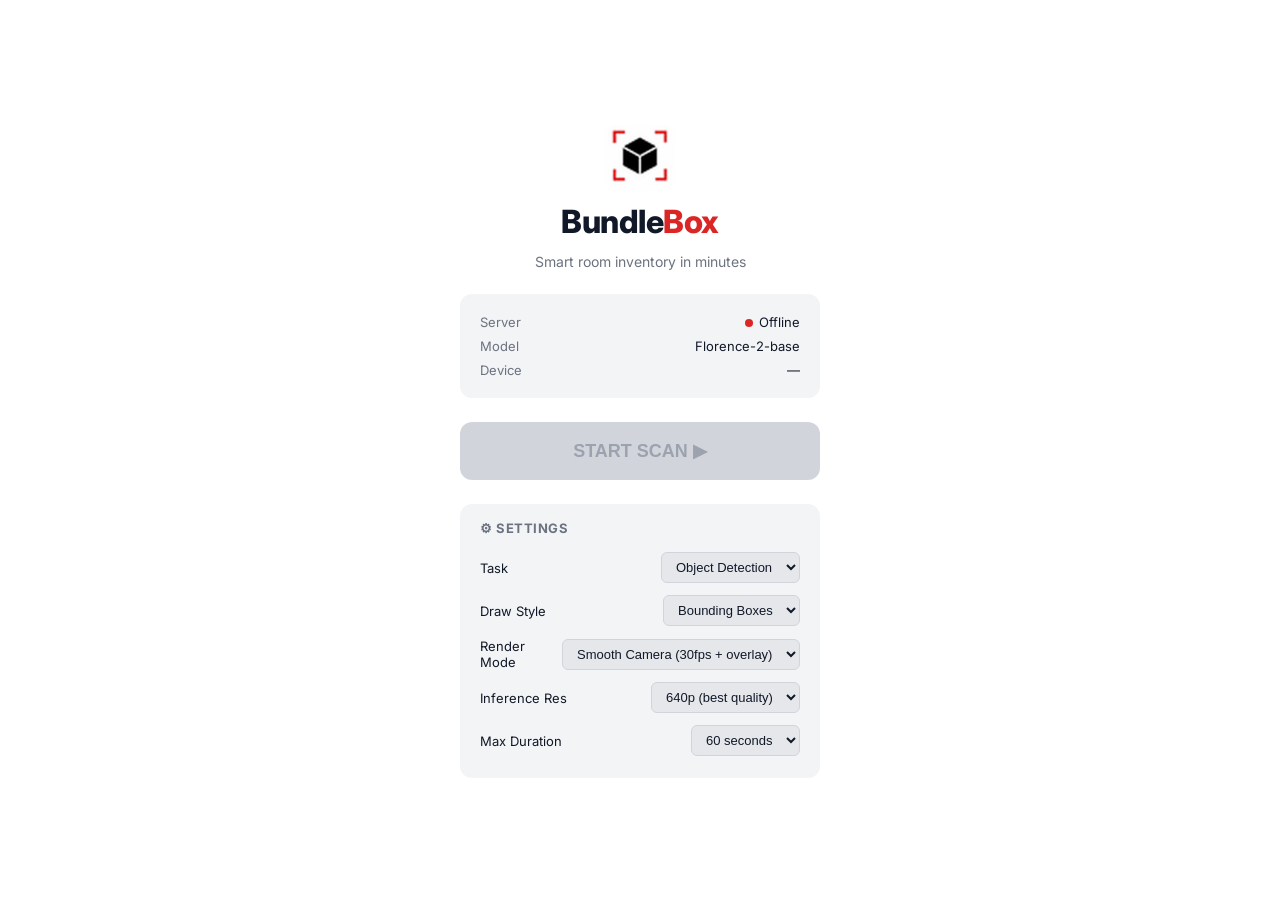
==== pwa/index.html @ 3d879b98 "Add artifact upload, inventory UI, and scan improvements" ====
<!doctype html>
<html lang="en">
  <head>
    <meta charset="UTF-8" />
    <meta
      name="viewport"
      content="width=device-width, initial-scale=1.0, maximum-scale=1.0, user-scalable=no, viewport-fit=cover"
    />
    <meta name="apple-mobile-web-app-capable" content="yes" />
    <meta name="apple-mobile-web-app-status-bar-style" content="default" />
    <meta name="theme-color" content="#ffffff" />
    <link rel="manifest" href="manifest.json" />
    <link rel="apple-touch-icon" href="apple-touch-icon.png" />
    <link rel="icon" type="image/png" href="favicon.png" />
    <link rel="preconnect" href="https://fonts.googleapis.com" />
    <link rel="preconnect" href="https://fonts.gstatic.com" crossorigin />
    <link
      href="https://fonts.googleapis.com/css2?family=Inter:wght@400;500;600;700;800;900&display=swap"
      rel="stylesheet"
    />
    <link rel="stylesheet" href="style.css" />
    <title>BundleBox</title>
  </head>
  <body>
    <!-- ══════════ HOME SCREEN ══════════ -->
    <div id="home" class="screen active">
      <div class="logo-wrap">
        <img src="icon-192.png" alt="BundleBox" class="logo-icon" />
        <div class="logo">Bundle<span>Box</span></div>
      </div>
      <p class="tagline">Smart room inventory in minutes</p>

      <div class="status-card">
        <div class="status-row">
          <span class="label">Server</span>
          <span id="h-server-status"
            ><span class="status-dot loading"></span>Checking...</span
          >
        </div>
        <div class="status-row">
          <span class="label">Model</span>
          <span id="h-model-name">Florence-2-base</span>
        </div>
        <div class="status-row">
          <span class="label">Device</span>
          <span id="h-device">—</span>
        </div>
      </div>

      <button class="start-btn" id="h-start" disabled onclick="startScan()">
        START SCAN ▶
      </button>

      <div class="settings-card">
        <h3>⚙ Settings</h3>
        <div class="setting-row">
          <label>Task</label>
          <select id="h-task">
            <option value="<OD>">Object Detection</option>
            <option value="<DENSE_REGION_CAPTION>">Dense Caption</option>
          </select>
        </div>
        <div class="setting-row">
          <label>Draw Style</label>
          <select id="h-style">
            <option value="boxes">Bounding Boxes</option>
            <option value="filled">Filled Overlay</option>
          </select>
        </div>
        <div class="setting-row">
          <label>Render Mode</label>
          <select id="h-render">
            <option value="smooth" selected>
              Smooth Camera (30fps + overlay)
            </option>
            <option value="synced">Synced Boxes (3fps coupled)</option>
          </select>
        </div>
        <div class="setting-row">
          <label>Inference Res</label>
          <select id="h-resolution">
            <option value="320">320p (fastest)</option>
            <option value="480">480p (balanced)</option>
            <option value="640" selected>640p (best quality)</option>
          </select>
        </div>
        <div class="setting-row">
          <label>Max Duration</label>
          <select id="h-duration">
            <option value="30">30 seconds</option>
            <option value="60" selected>60 seconds</option>
            <option value="120">2 minutes</option>
            <option value="300">5 minutes</option>
          </select>
        </div>
      </div>
    </div>

    <!-- ══════════ SCAN SCREEN ══════════ -->
    <div id="scan" class="screen">
      <div class="scan-header">
        <div class="rec-badge">
          <div class="rec-dot"></div>
          <span id="s-timer">0:00</span>
        </div>
        <div class="item-count-badge" id="s-detecting">Detecting...</div>
      </div>

      <div class="scan-canvas-wrap">
        <video id="s-video" playsinline muted autoplay></video>
        <canvas id="s-canvas"></canvas>
        <div class="scan-line active" id="s-scanline"></div>
        <div class="inference-badge" id="s-inference-ms">⚡ --ms</div>

        <!-- Camera controls overlay -->
        <div class="camera-controls" id="s-cam-controls">
          <div class="zoom-control" id="s-zoom-wrap" style="display: none">
            <span class="zoom-label" id="s-zoom-label">1.0x</span>
            <input
              type="range"
              id="s-zoom"
              min="1"
              max="5"
              step="0.1"
              value="1"
              oninput="setZoom(this.value)"
            />
          </div>
          <button
            class="torch-btn"
            id="s-torch"
            onclick="toggleTorch()"
            style="display: none"
          >
            🔦
          </button>
        </div>
      </div>

      <div class="ticker" id="s-ticker"></div>

      <div class="scan-footer">
        <button class="scan-btn pause-btn" id="s-pause" onclick="togglePause()">
          ⏸ Pause
        </button>
        <button class="scan-btn done-btn" onclick="finishScan()">✓ Done</button>
      </div>
    </div>

    <!-- ══════════ RESULTS SCREEN ══════════ -->
    <div id="results" class="screen">
      <div class="results-header">
        <button class="back-btn" onclick="goHome()">← Back</button>
        <h2>Scan Results</h2>
        <div style="width: 48px"></div>
      </div>

      <div class="results-meta" id="r-meta"></div>

      <div class="processing-banner" id="r-processing">
        <div class="spinner"></div>
        <div style="font-size: 14px; font-weight: 600">
          Analyzing with Gemini 2.0 Flash...
        </div>
        <div style="font-size: 12px; color: #888; margin-top: 4px">
          Building accurate inventory from captured frames
        </div>
      </div>

      <div class="inventory-final" id="r-inventory" style="display: none"></div>
      <div class="inventory-total" id="r-total" style="display: none"></div>

      <div class="results-stats" id="r-stats"></div>

      <div class="results-actions">
        <button class="action-btn primary" onclick="goHome()">
          SCAN AGAIN 🔄
        </button>
        <button class="action-btn secondary" onclick="shareResults()">
          SHARE RESULTS 📤
        </button>
        <button
          class="action-btn secondary"
          id="r-upload-btn"
          onclick="uploadArtifacts()"
        >
          UPLOAD ARTIFACTS 📁
        </button>
      </div>
    </div>

    <script src="app.js"></script>
  </body>
</html>
---- pwa/style.css ----
* {
  margin: 0;
  padding: 0;
  box-sizing: border-box;
}

:root {
  --bg: #ffffff;
  --surface: #f3f4f6;
  --surface2: #e5e7eb;
  --accent: #dc2626;
  --accent-dim: #dc262622;
  --green: #16a34a;
  --orange: #f59e0b;
  --red: #dc2626;
  --text: #111827;
  --text-dim: #6b7280;
  --radius: 12px;
}

html,
body {
  height: 100%;
  width: 100%;
  font-family:
    "Inter",
    -apple-system,
    BlinkMacSystemFont,
    "Segoe UI",
    sans-serif;
  background: var(--bg);
  color: var(--text);
  overflow: hidden;
  -webkit-user-select: none;
  user-select: none;
}

/* ── Screens ─────────────────────────────────────────────── */
.screen {
  display: none;
  height: 100%;
  width: 100%;
  position: absolute;
  top: 0;
  left: 0;
  flex-direction: column;
}
.screen.active {
  display: flex;
}

/* ── Home Screen ─────────────────────────────────────────── */
#home {
  justify-content: center;
  align-items: center;
  padding: 32px;
  gap: 24px;
}

.logo-wrap {
  display: flex;
  flex-direction: column;
  align-items: center;
  gap: 8px;
}
.logo-icon {
  width: 72px;
  height: 72px;
  border-radius: 16px;
}
.logo {
  font-size: 32px;
  font-weight: 800;
  letter-spacing: -0.5px;
  color: var(--text);
}
.logo span {
  color: var(--accent);
}
.tagline {
  color: var(--text-dim);
  font-size: 14px;
  text-align: center;
  margin-top: -12px;
}

.status-card {
  background: var(--surface);
  border-radius: var(--radius);
  padding: 16px 20px;
  width: 100%;
  max-width: 360px;
}
.status-row {
  display: flex;
  justify-content: space-between;
  align-items: center;
  padding: 4px 0;
  font-size: 13px;
}
.status-row .label {
  color: var(--text-dim);
}
.status-dot {
  width: 8px;
  height: 8px;
  border-radius: 50%;
  display: inline-block;
  margin-right: 6px;
}
.status-dot.ok {
  background: var(--green);
}
.status-dot.err {
  background: var(--red);
}
.status-dot.loading {
  background: var(--orange);
  animation: pulse 1s infinite;
}
@keyframes pulse {
  0%,
  100% {
    opacity: 1;
  }
  50% {
    opacity: 0.3;
  }
}

.start-btn {
  width: 100%;
  max-width: 360px;
  padding: 18px;
  border: none;
  border-radius: var(--radius);
  background: var(--accent);
  color: #fff;
  font-size: 18px;
  font-weight: 700;
  cursor: pointer;
  transition: transform 0.1s;
}
.start-btn:active {
  transform: scale(0.97);
}
.start-btn:disabled {
  background: #d1d5db;
  color: #9ca3af;
}

.settings-card {
  background: var(--surface);
  border-radius: var(--radius);
  padding: 16px 20px;
  width: 100%;
  max-width: 360px;
}
.settings-card h3 {
  font-size: 13px;
  color: var(--text-dim);
  text-transform: uppercase;
  letter-spacing: 0.5px;
  margin-bottom: 10px;
}
.setting-row {
  display: flex;
  justify-content: space-between;
  align-items: center;
  padding: 6px 0;
}
.setting-row label {
  font-size: 13px;
}
.setting-row select {
  padding: 6px 10px;
  border-radius: 6px;
  background: var(--surface2);
  color: var(--text);
  border: 1px solid #d1d5db;
  font-size: 13px;
}

/* ── Scan Screen ─────────────────────────────────────────── */
#scan {
  background: #000;
}

.scan-header {
  position: absolute;
  top: 0;
  left: 0;
  right: 0;
  z-index: 10;
  display: flex;
  justify-content: space-between;
  align-items: center;
  padding: 12px 16px;
  background: linear-gradient(180deg, rgba(0, 0, 0, 0.7) 0%, transparent 100%);
}
.rec-badge {
  display: flex;
  align-items: center;
  gap: 6px;
  font-size: 14px;
  font-weight: 700;
}
.rec-dot {
  width: 10px;
  height: 10px;
  border-radius: 50%;
  background: var(--red);
  animation: pulse 1s infinite;
}
.item-count-badge {
  font-size: 14px;
  font-weight: 600;
  color: var(--accent);
}

.scan-canvas-wrap {
  flex: 1;
  position: relative;
  overflow: hidden;
}
.scan-canvas-wrap video {
  position: absolute;
  top: 0;
  left: 0;
  width: 100%;
  height: 100%;
  object-fit: cover;
  z-index: 1;
}
.scan-canvas-wrap canvas {
  position: absolute;
  top: 0;
  left: 0;
  width: 100%;
  height: 100%;
  object-fit: cover;
  z-index: 2;
  background: transparent;
}

/* Scanning line animation */
.scan-line {
  position: absolute;
  top: 0;
  left: 0;
  right: 0;
  height: 2px;
  background: linear-gradient(90deg, transparent, var(--accent), transparent);
  z-index: 3;
  animation: scanline 2s ease-in-out infinite;
  opacity: 0;
  pointer-events: none;
}
.scan-line.active {
  opacity: 1;
}
@keyframes scanline {
  0% {
    top: 0;
  }
  50% {
    top: 100%;
  }
  100% {
    top: 0;
  }
}

/* Inference speed badge */
.inference-badge {
  position: absolute;
  top: 8px;
  right: 8px;
  z-index: 10;
  background: rgba(0, 0, 0, 0.6);
  color: #fff;
  font-size: 11px;
  font-weight: 600;
  padding: 3px 8px;
  border-radius: 10px;
  font-family: "SF Mono", "Menlo", monospace;
}

/* Camera controls overlay */
.camera-controls {
  position: absolute;
  bottom: 80px;
  left: 12px;
  right: 12px;
  z-index: 10;
  display: flex;
  align-items: center;
  gap: 12px;
  pointer-events: none;
}
.camera-controls > * {
  pointer-events: auto;
}
.zoom-control {
  flex: 1;
  display: flex;
  align-items: center;
  gap: 8px;
  background: rgba(0, 0, 0, 0.5);
  border-radius: 20px;
  padding: 6px 12px;
}
.zoom-label {
  color: #fff;
  font-size: 12px;
  font-weight: 700;
  min-width: 32px;
  text-align: center;
  font-family: "SF Mono", "Menlo", monospace;
}
.zoom-control input[type="range"] {
  flex: 1;
  height: 4px;
  -webkit-appearance: none;
  appearance: none;
  background: rgba(255, 255, 255, 0.3);
  border-radius: 2px;
  outline: none;
}
.zoom-control input[type="range"]::-webkit-slider-thumb {
  -webkit-appearance: none;
  width: 20px;
  height: 20px;
  border-radius: 50%;
  background: #fff;
  cursor: pointer;
  box-shadow: 0 1px 4px rgba(0, 0, 0, 0.4);
}
.torch-btn {
  width: 40px;
  height: 40px;
  border-radius: 50%;
  border: none;
  background: rgba(0, 0, 0, 0.5);
  font-size: 20px;
  cursor: pointer;
  display: flex;
  align-items: center;
  justify-content: center;
  transition: background 0.2s;
}
.torch-btn.active {
  background: rgba(255, 200, 0, 0.7);
}

.ticker {
  position: absolute;
  bottom: 70px;
  left: 0;
  right: 0;
  z-index: 10;
  padding: 8px 12px;
  background: rgba(0, 0, 0, 0.6);
  display: flex;
  gap: 8px;
  overflow-x: auto;
  -webkit-overflow-scrolling: touch;
  scrollbar-width: none;
}
.ticker::-webkit-scrollbar {
  display: none;
}
.ticker-item {
  flex-shrink: 0;
  background: var(--accent-dim);
  border: 1px solid var(--accent);
  border-radius: 16px;
  padding: 4px 12px;
  font-size: 12px;
  font-weight: 600;
  color: var(--accent);
  white-space: nowrap;
}

.scan-footer {
  position: absolute;
  bottom: 0;
  left: 0;
  right: 0;
  z-index: 10;
  display: flex;
  justify-content: center;
  align-items: center;
  gap: 24px;
  padding: 14px 16px;
  background: linear-gradient(0deg, rgba(0, 0, 0, 0.8) 0%, transparent 100%);
}
.scan-btn {
  padding: 12px 28px;
  border: none;
  border-radius: 24px;
  font-size: 14px;
  font-weight: 700;
  cursor: pointer;
}
.pause-btn {
  background: rgba(255, 255, 255, 0.15);
  color: #fff;
  border: 1px solid rgba(255, 255, 255, 0.3);
}
.done-btn {
  background: var(--green);
  color: #fff;
}

/* ── Results Screen ──────────────────────────────────────── */
#results {
  overflow-y: auto;
}

.results-header {
  padding: 16px 20px;
  background: var(--surface);
  display: flex;
  justify-content: space-between;
  align-items: center;
}
.results-header .back-btn {
  background: none;
  border: none;
  color: var(--accent);
  font-size: 14px;
  font-weight: 600;
  cursor: pointer;
}
.results-header h2 {
  font-size: 16px;
  font-weight: 700;
}

.results-meta {
  padding: 12px 20px;
  font-size: 13px;
  color: var(--text-dim);
  border-bottom: 1px solid #e5e7eb;
}

.processing-banner {
  padding: 20px;
  text-align: center;
}
.processing-banner .spinner {
  width: 32px;
  height: 32px;
  border: 3px solid #e5e7eb;
  border-top-color: var(--accent);
  border-radius: 50%;
  animation: spin 0.8s linear infinite;
  margin: 0 auto 12px;
}
@keyframes spin {
  to {
    transform: rotate(360deg);
  }
}

.inventory-final {
  padding: 8px 20px;
}
.inventory-final .inv-item {
  display: flex;
  justify-content: space-between;
  align-items: center;
  padding: 12px 0;
  border-bottom: 1px solid #e5e7eb;
  font-size: 14px;
}
.inventory-final .inv-item .inv-name {
  font-weight: 500;
}
.inventory-final .inv-item .inv-count {
  color: var(--accent);
  font-weight: 700;
}
.inventory-final .inv-item .inv-size {
  color: var(--text-dim);
  font-size: 12px;
}
.inventory-total {
  padding: 14px 20px;
  font-size: 16px;
  font-weight: 700;
  color: var(--green);
  border-top: 2px solid var(--green);
}

.results-stats {
  margin: 16px 20px;
  background: var(--surface);
  border-radius: var(--radius);
  padding: 14px 18px;
  font-size: 12px;
  color: var(--text-dim);
  line-height: 1.8;
}

.results-actions {
  padding: 16px 20px;
  display: flex;
  flex-direction: column;
  gap: 10px;
  padding-bottom: 40px;
}
.action-btn {
  width: 100%;
  padding: 14px;
  border: none;
  border-radius: var(--radius);
  font-size: 15px;
  font-weight: 700;
  cursor: pointer;
}
.action-btn.primary {
  background: var(--accent);
  color: #fff;
}
.action-btn.secondary {
  background: var(--surface);
  color: var(--text);
  border: 1px solid #d1d5db;
}
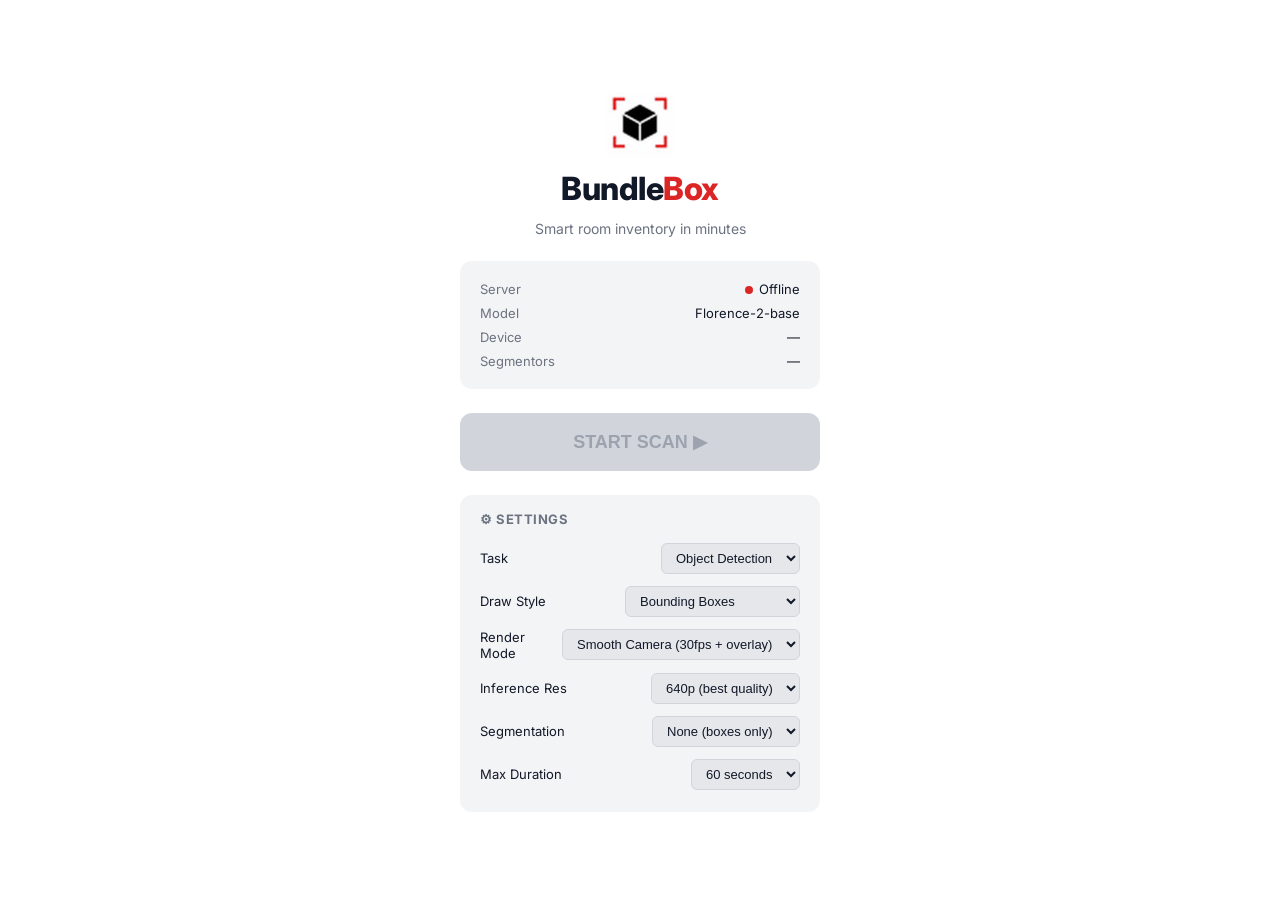
==== commit 377aa320: "Add segmentor, update UI and server improvements" ====
--- a/pwa/index.html
+++ b/pwa/index.html
@@ -45,6 +45,10 @@
           <span class="label">Device</span>
           <span id="h-device">—</span>
         </div>
+        <div class="status-row">
+          <span class="label">Segmentors</span>
+          <span id="h-segmentors">—</span>
+        </div>
       </div>
 
       <button class="start-btn" id="h-start" disabled onclick="startScan()">
@@ -65,6 +69,7 @@
           <select id="h-style">
             <option value="boxes">Bounding Boxes</option>
             <option value="filled">Filled Overlay</option>
+            <option value="masks">Masks Only (no boxes)</option>
           </select>
         </div>
         <div class="setting-row">
@@ -82,6 +87,14 @@
             <option value="320">320p (fastest)</option>
             <option value="480">480p (balanced)</option>
             <option value="640" selected>640p (best quality)</option>
+          </select>
+        </div>
+        <div class="setting-row">
+          <label>Segmentation</label>
+          <select id="h-segmentor">
+            <option value="none" selected>None (boxes only)</option>
+            <option value="mobilesam">MobileSAM</option>
+            <option value="efficientvit-sam">EfficientViT-SAM</option>
           </select>
         </div>
         <div class="setting-row">
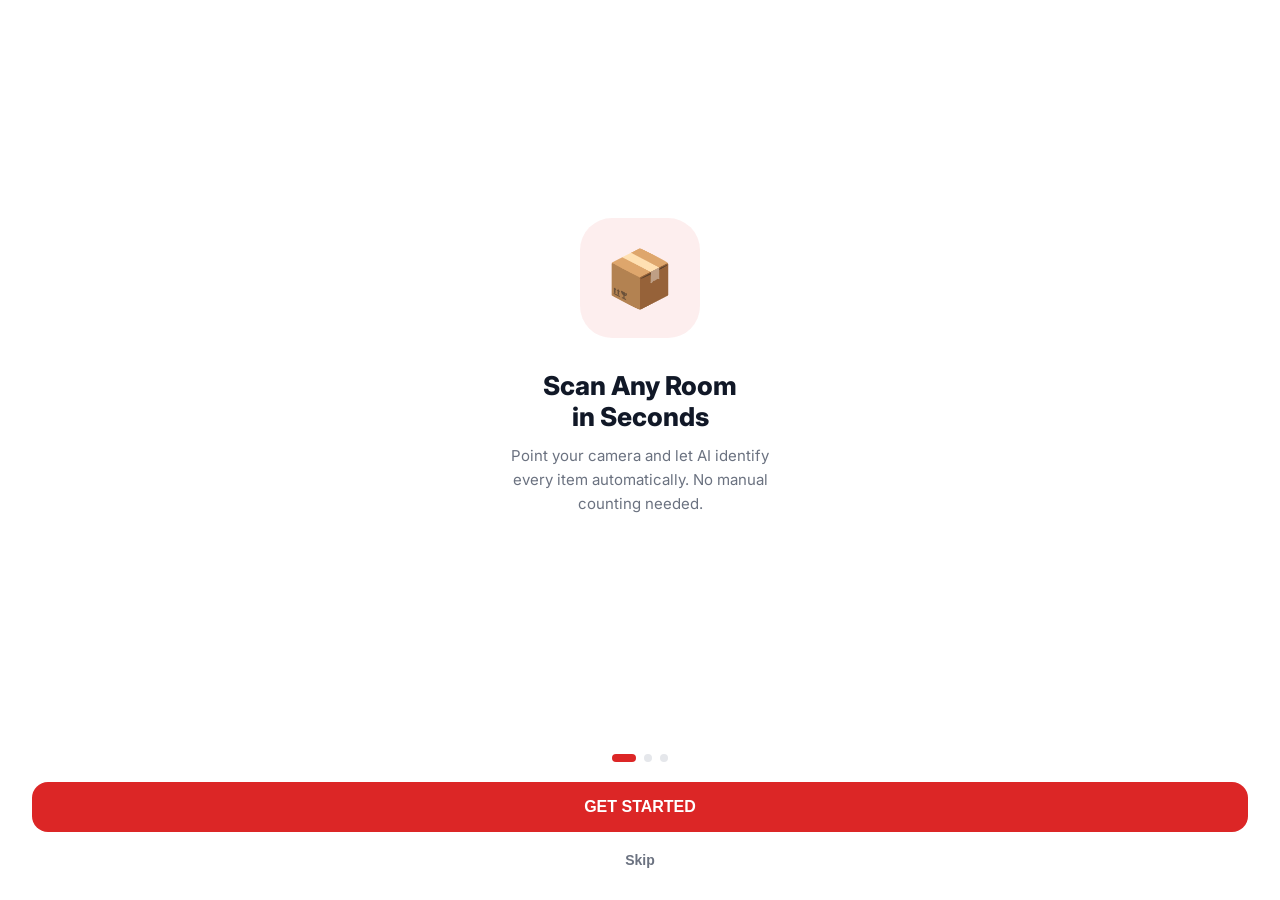
==== commit 9cea812e: "Redesign PWA: onboarding, home, settings sheet, history, card results - Onboarding: 3-page swipeable" ====
--- a/pwa/index.html
+++ b/pwa/index.html
@@ -2,10 +2,7 @@
 <html lang="en">
   <head>
     <meta charset="UTF-8" />
-    <meta
-      name="viewport"
-      content="width=device-width, initial-scale=1.0, maximum-scale=1.0, user-scalable=no, viewport-fit=cover"
-    />
+    <meta name="viewport" content="width=device-width, initial-scale=1.0, maximum-scale=1.0, user-scalable=no, viewport-fit=cover" />
     <meta name="apple-mobile-web-app-capable" content="yes" />
     <meta name="apple-mobile-web-app-status-bar-style" content="default" />
     <meta name="theme-color" content="#ffffff" />
@@ -14,83 +11,156 @@
     <link rel="icon" type="image/png" href="favicon.png" />
     <link rel="preconnect" href="https://fonts.googleapis.com" />
     <link rel="preconnect" href="https://fonts.gstatic.com" crossorigin />
-    <link
-      href="https://fonts.googleapis.com/css2?family=Inter:wght@400;500;600;700;800;900&display=swap"
-      rel="stylesheet"
-    />
+    <link href="https://fonts.googleapis.com/css2?family=Inter:wght@400;500;600;700;800;900&display=swap" rel="stylesheet" />
     <link rel="stylesheet" href="style.css" />
     <title>BundleBox</title>
   </head>
   <body>
-    <!-- ══════════ HOME SCREEN ══════════ -->
-    <div id="home" class="screen active">
-      <div class="logo-wrap">
-        <img src="icon-192.png" alt="BundleBox" class="logo-icon" />
-        <div class="logo">Bundle<span>Box</span></div>
-      </div>
-      <p class="tagline">Smart room inventory in minutes</p>
-
-      <div class="status-card">
-        <div class="status-row">
-          <span class="label">Server</span>
-          <span id="h-server-status"
-            ><span class="status-dot loading"></span>Checking...</span
-          >
-        </div>
-        <div class="status-row">
-          <span class="label">Model</span>
-          <span id="h-model-name">Florence-2-base</span>
-        </div>
-        <div class="status-row">
-          <span class="label">Device</span>
-          <span id="h-device">—</span>
-        </div>
-        <div class="status-row">
-          <span class="label">Segmentors</span>
-          <span id="h-segmentors">—</span>
-        </div>
-      </div>
-
-      <button class="start-btn" id="h-start" disabled onclick="startScan()">
-        START SCAN ▶
-      </button>
-
-      <div class="settings-card">
-        <h3>⚙ Settings</h3>
-        <div class="setting-row">
-          <label>Task</label>
+    <!-- ══════════ ONBOARDING ══════════ -->
+    <div id="onboarding" class="screen active">
+      <div class="ob-pages">
+        <div class="ob-page center" id="ob-page-1">
+          <div class="ob-icon">📦</div>
+          <h2>Scan Any Room<br>in Seconds</h2>
+          <p>Point your camera and let AI identify every item automatically. No manual counting needed.</p>
+        </div>
+        <div class="ob-page right" id="ob-page-2">
+          <div class="ob-icon ob-green">🤖</div>
+          <h2>AI-Powered<br>Inventory</h2>
+          <p>Florence-2 detects objects in real-time. Gemini 2.0 Flash builds your complete, verified inventory list.</p>
+        </div>
+        <div class="ob-page right" id="ob-page-3">
+          <div class="ob-icon ob-blue">📋</div>
+          <h2>Share &amp;<br>Export</h2>
+          <p>Download itemized reports, share with your team, or export to your moving management system.</p>
+        </div>
+      </div>
+      <div class="ob-footer">
+        <div class="ob-dots">
+          <div class="ob-dot active" id="ob-dot-1"></div>
+          <div class="ob-dot" id="ob-dot-2"></div>
+          <div class="ob-dot" id="ob-dot-3"></div>
+        </div>
+        <button class="btn-primary" id="ob-next-btn" onclick="nextOnboard()">GET STARTED</button>
+        <button class="btn-ghost" onclick="finishOnboard()">Skip</button>
+      </div>
+    </div>
+
+    <!-- ══════════ HOME ══════════ -->
+    <div id="home" class="screen">
+      <div class="home-scroll">
+        <div class="home-greeting" id="h-greeting">Good morning 👋</div>
+        <div class="home-title">Bundle<span>Box</span></div>
+
+        <div class="status-pill connected" id="h-status-pill">
+          <div class="status-dot-sm on"></div>
+          <span id="h-status-text">Checking...</span>
+        </div>
+
+        <button class="scan-hero-btn" id="h-start" disabled onclick="startScan()">
+          <div class="scan-hero-icon">📷</div>
+          <div>
+            <div>START ROOM SCAN</div>
+            <div class="scan-hero-sub">AI-powered detection in real-time</div>
+          </div>
+        </button>
+
+        <div class="section-label">Capabilities</div>
+        <div class="feature-grid">
+          <div class="feature-card">
+            <div class="fc-icon">🔍</div>
+            <div class="fc-title">Live Detection</div>
+            <div class="fc-desc">Real-time object detection with Florence-2</div>
+          </div>
+          <div class="feature-card">
+            <div class="fc-icon">🧠</div>
+            <div class="fc-title">Smart Inventory</div>
+            <div class="fc-desc">Gemini 2.0 Flash builds verified lists</div>
+          </div>
+          <div class="feature-card" onclick="showSettings()">
+            <div class="fc-icon">⚙️</div>
+            <div class="fc-title">Settings</div>
+            <div class="fc-desc">Resolution, segmentation, draw mode</div>
+          </div>
+          <div class="feature-card" onclick="showScreen('history')">
+            <div class="fc-icon">📊</div>
+            <div class="fc-title">History</div>
+            <div class="fc-desc">View past scans and reports</div>
+          </div>
+        </div>
+
+        <div class="section-label" id="h-recent-label" style="display:none">Recent Scans</div>
+        <div id="h-recent-list"></div>
+      </div>
+
+      <!-- Bottom Nav -->
+      <div class="bottom-nav">
+        <button class="nav-item active" onclick="showScreen('home')">
+          <span class="nav-icon">🏠</span>Home
+        </button>
+        <button class="nav-item" onclick="startScan()">
+          <span class="nav-icon">📷</span>Scan
+        </button>
+        <button class="nav-item" onclick="showScreen('history')">
+          <span class="nav-icon">📋</span>History
+        </button>
+        <button class="nav-item" onclick="showSettings()">
+          <span class="nav-icon">⚙️</span>Settings
+        </button>
+      </div>
+
+      <!-- Settings Bottom Sheet -->
+      <div class="sheet-overlay" id="sheet-overlay" onclick="hideSettings()"></div>
+      <div class="bottom-sheet" id="settings-sheet">
+        <div class="sheet-handle"></div>
+        <div class="sheet-title">Settings</div>
+        <div class="setting-row">
+          <div>
+            <div class="sr-label">Detection Task</div>
+            <div class="sr-desc">What the model looks for</div>
+          </div>
           <select id="h-task">
             <option value="<OD>">Object Detection</option>
             <option value="<DENSE_REGION_CAPTION>">Dense Caption</option>
           </select>
         </div>
         <div class="setting-row">
-          <label>Draw Style</label>
+          <div>
+            <div class="sr-label">Draw Style</div>
+            <div class="sr-desc">How detections are displayed</div>
+          </div>
           <select id="h-style">
             <option value="boxes">Bounding Boxes</option>
             <option value="filled">Filled Overlay</option>
-            <option value="masks">Masks Only (no boxes)</option>
-          </select>
-        </div>
-        <div class="setting-row">
-          <label>Render Mode</label>
+            <option value="masks">Masks Only</option>
+          </select>
+        </div>
+        <div class="setting-row">
+          <div>
+            <div class="sr-label">Render Mode</div>
+            <div class="sr-desc">Camera + detection sync</div>
+          </div>
           <select id="h-render">
-            <option value="smooth" selected>
-              Smooth Camera (30fps + overlay)
-            </option>
-            <option value="synced">Synced Boxes (3fps coupled)</option>
-          </select>
-        </div>
-        <div class="setting-row">
-          <label>Inference Res</label>
+            <option value="smooth" selected>Smooth (30fps)</option>
+            <option value="synced">Synced (3fps)</option>
+          </select>
+        </div>
+        <div class="setting-row">
+          <div>
+            <div class="sr-label">Inference Resolution</div>
+            <div class="sr-desc">Higher = more accurate, slower</div>
+          </div>
           <select id="h-resolution">
-            <option value="320">320p (fastest)</option>
-            <option value="480">480p (balanced)</option>
-            <option value="640" selected>640p (best quality)</option>
-          </select>
-        </div>
-        <div class="setting-row">
-          <label>Segmentation</label>
+            <option value="320">320p Fastest</option>
+            <option value="480">480p Balanced</option>
+            <option value="640" selected>640p Best</option>
+          </select>
+        </div>
+        <div class="setting-row">
+          <div>
+            <div class="sr-label">Segmentation</div>
+            <div class="sr-desc">Precise object outlines</div>
+          </div>
           <select id="h-segmentor">
             <option value="none" selected>None (boxes only)</option>
             <option value="mobilesam">MobileSAM</option>
@@ -98,7 +168,10 @@
           </select>
         </div>
         <div class="setting-row">
-          <label>Max Duration</label>
+          <div>
+            <div class="sr-label">Max Duration</div>
+            <div class="sr-desc">Scan recording limit</div>
+          </div>
           <select id="h-duration">
             <option value="30">30 seconds</option>
             <option value="60" selected>60 seconds</option>
@@ -111,93 +184,133 @@
 
     <!-- ══════════ SCAN SCREEN ══════════ -->
     <div id="scan" class="screen">
-      <div class="scan-header">
-        <div class="rec-badge">
+      <div class="scan-top">
+        <div class="scan-pill">
           <div class="rec-dot"></div>
           <span id="s-timer">0:00</span>
         </div>
-        <div class="item-count-badge" id="s-detecting">Detecting...</div>
+        <div class="speed-pill" id="s-inference-ms">⚡ --ms</div>
+        <div class="count-pill" id="s-detecting">Detecting...</div>
       </div>
 
       <div class="scan-canvas-wrap">
         <video id="s-video" playsinline muted autoplay></video>
         <canvas id="s-canvas"></canvas>
         <div class="scan-line active" id="s-scanline"></div>
-        <div class="inference-badge" id="s-inference-ms">⚡ --ms</div>
-
-        <!-- Camera controls overlay -->
+
+        <!-- Warmup overlay -->
+        <div class="warmup-overlay" id="s-warmup" style="display:none">
+          <div class="warmup-content">
+            <div class="warmup-spinner"></div>
+            <div class="warmup-title">Optimizing Model</div>
+            <div class="warmup-sub" id="s-warmup-sub">Compiling for faster inference...</div>
+            <div class="warmup-progress">
+              <div class="warmup-bar" id="s-warmup-bar" style="width:0%"></div>
+            </div>
+            <div class="warmup-step" id="s-warmup-step">1 / 3</div>
+          </div>
+        </div>
+
+        <!-- Camera controls (right side) -->
         <div class="camera-controls" id="s-cam-controls">
-          <div class="zoom-control" id="s-zoom-wrap" style="display: none">
-            <span class="zoom-label" id="s-zoom-label">1.0x</span>
-            <input
-              type="range"
-              id="s-zoom"
-              min="1"
-              max="5"
-              step="0.1"
-              value="1"
-              oninput="setZoom(this.value)"
-            />
-          </div>
-          <button
-            class="torch-btn"
-            id="s-torch"
-            onclick="toggleTorch()"
-            style="display: none"
-          >
-            🔦
-          </button>
-        </div>
-      </div>
-
-      <div class="ticker" id="s-ticker"></div>
+          <div class="side-ctrl-group">
+            <button class="side-btn" id="s-torch" onclick="toggleTorch()" style="display:none">🔦</button>
+            <span class="side-label" id="s-torch-label" style="display:none">Torch</span>
+          </div>
+          <div class="side-ctrl-group" id="s-zoom-wrap" style="display:none">
+            <button class="side-btn" id="s-zoom-btn">🔍</button>
+            <span class="side-label" id="s-zoom-label">1.0x</span>
+            <input type="range" class="zoom-slider" id="s-zoom" min="1" max="5" step="0.1" value="1" oninput="setZoom(this.value)" />
+          </div>
+        </div>
+      </div>
+
+      <!-- Floating detection bubbles -->
+      <div class="bubble-container" id="s-bubbles"></div>
 
       <div class="scan-footer">
-        <button class="scan-btn pause-btn" id="s-pause" onclick="togglePause()">
-          ⏸ Pause
-        </button>
-        <button class="scan-btn done-btn" onclick="finishScan()">✓ Done</button>
+        <button class="scan-action-btn secondary" id="s-pause" onclick="togglePause()">⏸ Pause</button>
+        <button class="scan-action-btn primary" onclick="finishScan()">✓ Done</button>
       </div>
     </div>
 
     <!-- ══════════ RESULTS SCREEN ══════════ -->
     <div id="results" class="screen">
-      <div class="results-header">
-        <button class="back-btn" onclick="goHome()">← Back</button>
-        <h2>Scan Results</h2>
-        <div style="width: 48px"></div>
-      </div>
-
-      <div class="results-meta" id="r-meta"></div>
-
-      <div class="processing-banner" id="r-processing">
-        <div class="spinner"></div>
-        <div style="font-size: 14px; font-weight: 600">
-          Analyzing with Gemini 2.0 Flash...
-        </div>
-        <div style="font-size: 12px; color: #888; margin-top: 4px">
-          Building accurate inventory from captured frames
-        </div>
-      </div>
-
-      <div class="inventory-final" id="r-inventory" style="display: none"></div>
-      <div class="inventory-total" id="r-total" style="display: none"></div>
-
-      <div class="results-stats" id="r-stats"></div>
-
-      <div class="results-actions">
-        <button class="action-btn primary" onclick="goHome()">
-          SCAN AGAIN 🔄
-        </button>
-        <button class="action-btn secondary" onclick="shareResults()">
-          SHARE RESULTS 📤
-        </button>
-        <button
-          class="action-btn secondary"
-          id="r-upload-btn"
-          onclick="uploadArtifacts()"
-        >
-          UPLOAD ARTIFACTS 📁
+      <div class="results-scroll">
+        <div class="results-nav">
+          <button class="rn-back" onclick="goHome()">← Back</button>
+          <div class="rn-title">Scan Results</div>
+          <button class="rn-share" onclick="shareResults()">📤</button>
+        </div>
+
+        <!-- Stats bar -->
+        <div class="results-stats-bar" id="r-stats-bar">
+          <div class="stat-cell">
+            <div class="sc-val" id="r-item-count">—</div>
+            <div class="sc-label">Items</div>
+          </div>
+          <div class="stat-cell">
+            <div class="sc-val" id="r-duration">—</div>
+            <div class="sc-label">Duration</div>
+          </div>
+          <div class="stat-cell">
+            <div class="sc-val" id="r-avg-ms">—</div>
+            <div class="sc-label">Avg Speed</div>
+          </div>
+        </div>
+
+        <!-- Processing banner -->
+        <div class="processing-banner" id="r-processing">
+          <div class="proc-spinner"></div>
+          <div class="proc-title">Analyzing with Gemini 2.0 Flash...</div>
+          <div class="proc-sub">Building accurate inventory from captured frames</div>
+        </div>
+
+        <!-- Inventory list -->
+        <div id="r-inventory" style="display:none"></div>
+        <div id="r-total" class="results-total" style="display:none"></div>
+
+        <!-- Stats detail -->
+        <div class="results-stats-detail" id="r-stats"></div>
+
+        <div class="powered-by">
+          Detected by <strong>Florence-2</strong> · Verified by <strong>Gemini 2.0 Flash</strong>
+        </div>
+      </div>
+
+      <!-- Bottom actions -->
+      <div class="results-bottom">
+        <button class="rb-btn primary" onclick="goHome()">Scan Again</button>
+        <button class="rb-btn outline" onclick="shareResults()">Share</button>
+        <button class="rb-btn outline" id="r-upload-btn" onclick="uploadArtifacts()">Upload</button>
+      </div>
+    </div>
+
+    <!-- ══════════ HISTORY SCREEN ══════════ -->
+    <div id="history" class="screen">
+      <div class="history-scroll">
+        <div class="history-title">Scan History</div>
+        <div id="hist-list">
+          <div class="history-empty">
+            <div class="he-icon">📋</div>
+            <p>No scans yet.<br>Start your first room scan!</p>
+          </div>
+        </div>
+      </div>
+
+      <!-- Bottom Nav -->
+      <div class="bottom-nav">
+        <button class="nav-item" onclick="showScreen('home')">
+          <span class="nav-icon">🏠</span>Home
+        </button>
+        <button class="nav-item" onclick="startScan()">
+          <span class="nav-icon">📷</span>Scan
+        </button>
+        <button class="nav-item active">
+          <span class="nav-icon">📋</span>History
+        </button>
+        <button class="nav-item" onclick="showSettings()">
+          <span class="nav-icon">⚙️</span>Settings
         </button>
       </div>
     </div>
--- a/pwa/style.css
+++ b/pwa/style.css
@@ -1,531 +1,433 @@
-* {
-  margin: 0;
-  padding: 0;
-  box-sizing: border-box;
-}
+* { margin: 0; padding: 0; box-sizing: border-box; }
 
 :root {
   --bg: #ffffff;
   --surface: #f3f4f6;
   --surface2: #e5e7eb;
   --accent: #dc2626;
-  --accent-dim: #dc262622;
+  --accent-soft: rgba(220,38,38,0.08);
   --green: #16a34a;
+  --green-soft: rgba(22,163,74,0.08);
+  --blue: #2563eb;
+  --blue-soft: rgba(37,99,235,0.08);
   --orange: #f59e0b;
-  --red: #dc2626;
   --text: #111827;
   --text-dim: #6b7280;
-  --radius: 12px;
-}
-
-html,
-body {
-  height: 100%;
-  width: 100%;
-  font-family:
-    "Inter",
-    -apple-system,
-    BlinkMacSystemFont,
-    "Segoe UI",
-    sans-serif;
+  --text-light: #9ca3af;
+  --radius: 16px;
+  --radius-sm: 10px;
+}
+
+html, body {
+  height: 100%; width: 100%;
+  font-family: 'Inter', -apple-system, BlinkMacSystemFont, 'Segoe UI', sans-serif;
   background: var(--bg);
   color: var(--text);
   overflow: hidden;
-  -webkit-user-select: none;
-  user-select: none;
+  -webkit-user-select: none; user-select: none;
 }
 
 /* ── Screens ─────────────────────────────────────────────── */
 .screen {
+  display: none; height: 100%; width: 100%;
+  position: absolute; top: 0; left: 0;
+  flex-direction: column;
+  animation: screenIn 0.25s ease;
+}
+.screen.active { display: flex; }
+@keyframes screenIn { from { opacity: 0; } to { opacity: 1; } }
+
+/* ── Onboarding ──────────────────────────────────────────── */
+#onboarding { background: var(--bg); }
+.ob-pages { flex: 1; position: relative; overflow: hidden; }
+.ob-page {
+  position: absolute; inset: 0;
+  display: flex; flex-direction: column;
+  align-items: center; justify-content: center;
+  padding: 40px 32px; text-align: center;
+  transition: transform 0.4s ease, opacity 0.4s ease;
+}
+.ob-page.left   { transform: translateX(-100%); opacity: 0; }
+.ob-page.right  { transform: translateX(100%);  opacity: 0; }
+.ob-page.center { transform: translateX(0);     opacity: 1; }
+.ob-icon {
+  width: 120px; height: 120px;
+  background: var(--accent-soft);
+  border-radius: 32px;
+  display: flex; align-items: center; justify-content: center;
+  font-size: 56px; margin-bottom: 32px;
+}
+.ob-icon.ob-green { background: var(--green-soft); }
+.ob-icon.ob-blue  { background: var(--blue-soft); }
+.ob-page h2 { font-size: 26px; font-weight: 800; margin-bottom: 12px; line-height: 1.2; }
+.ob-page p  { font-size: 15px; color: var(--text-dim); line-height: 1.6; max-width: 300px; }
+.ob-footer { padding: 20px 32px calc(env(safe-area-inset-bottom, 0px) + 24px); display: flex; flex-direction: column; gap: 12px; }
+.ob-dots { display: flex; justify-content: center; gap: 8px; margin-bottom: 8px; }
+.ob-dot { width: 8px; height: 8px; border-radius: 50%; background: var(--surface2); transition: all 0.3s; }
+.ob-dot.active { background: var(--accent); width: 24px; border-radius: 4px; }
+.btn-primary {
+  width: 100%; padding: 16px;
+  background: var(--accent); color: #fff;
+  border: none; border-radius: var(--radius);
+  font-size: 16px; font-weight: 700; cursor: pointer;
+}
+.btn-primary:active { transform: scale(0.97); }
+.btn-ghost { background: none; border: none; color: var(--text-dim); font-size: 14px; font-weight: 600; cursor: pointer; padding: 8px; }
+
+/* ── Home ────────────────────────────────────────────────── */
+#home { background: var(--bg); }
+.home-scroll { flex: 1; overflow-y: auto; padding: 0 20px calc(84px + env(safe-area-inset-bottom, 0px) + 12px); -webkit-overflow-scrolling: touch; }
+.home-greeting { padding: 52px 0 4px; font-size: 14px; color: var(--text-dim); font-weight: 500; }
+.home-title { font-size: 28px; font-weight: 800; margin-bottom: 16px; line-height: 1.2; }
+.home-title span { color: var(--accent); }
+
+.status-pill {
+  display: inline-flex; align-items: center; gap: 6px;
+  padding: 6px 14px; border-radius: 20px;
+  font-size: 12px; font-weight: 600; margin-bottom: 20px;
+}
+.status-pill.connected { background: var(--green-soft); color: var(--green); }
+.status-pill.offline   { background: var(--accent-soft); color: var(--accent); }
+.status-pill.checking  { background: var(--surface); color: var(--text-dim); }
+.status-dot-sm { width: 7px; height: 7px; border-radius: 50%; }
+.status-dot-sm.on  { background: var(--green); }
+.status-dot-sm.off { background: var(--accent); }
+.status-dot-sm.loading { background: var(--orange); animation: pulse 1s infinite; }
+
+.scan-hero-btn {
+  width: 100%; padding: 22px 20px;
+  background: linear-gradient(135deg, #dc2626 0%, #b91c1c 100%);
+  color: #fff; border: none; border-radius: 20px;
+  font-size: 17px; font-weight: 800; cursor: pointer;
+  display: flex; align-items: center; gap: 14px;
+  box-shadow: 0 8px 24px rgba(220,38,38,0.3);
+  margin-bottom: 28px; transition: transform 0.15s;
+}
+.scan-hero-btn:active { transform: scale(0.97); }
+.scan-hero-btn:disabled { background: #d1d5db; box-shadow: none; color: #9ca3af; }
+.scan-hero-icon {
+  width: 44px; height: 44px;
+  background: rgba(255,255,255,0.2);
+  border-radius: 12px;
+  display: flex; align-items: center; justify-content: center;
+  font-size: 22px; flex-shrink: 0;
+}
+.scan-hero-sub { font-size: 12px; font-weight: 500; opacity: 0.8; margin-top: 2px; }
+
+.section-label {
+  font-size: 11px; font-weight: 700;
+  color: var(--text-light); text-transform: uppercase;
+  letter-spacing: 1px; margin-bottom: 10px;
+}
+.feature-grid { display: grid; grid-template-columns: 1fr 1fr; gap: 10px; margin-bottom: 24px; }
+.feature-card {
+  background: var(--surface); border-radius: var(--radius-sm);
+  padding: 14px; cursor: pointer; transition: background 0.15s;
+}
+.feature-card:active { background: var(--surface2); }
+.fc-icon { font-size: 22px; margin-bottom: 6px; }
+.fc-title { font-size: 13px; font-weight: 700; margin-bottom: 2px; }
+.fc-desc  { font-size: 11px; color: var(--text-dim); line-height: 1.4; }
+
+/* Recent scans on home */
+.recent-scan {
+  display: flex; align-items: center; gap: 14px;
+  padding: 14px 0; border-bottom: 1px solid var(--surface);
+  cursor: pointer;
+}
+.recent-thumb {
+  width: 48px; height: 48px; background: var(--surface);
+  border-radius: 12px; display: flex; align-items: center;
+  justify-content: center; font-size: 20px; flex-shrink: 0;
+}
+.recent-info { flex: 1; }
+.ri-title { font-size: 14px; font-weight: 600; }
+.ri-meta  { font-size: 12px; color: var(--text-dim); margin-top: 2px; }
+.recent-arrow { color: var(--text-light); font-size: 16px; }
+
+/* Bottom Nav */
+.bottom-nav {
+  position: absolute; bottom: 0; left: 0; right: 0;
+  height: calc(60px + env(safe-area-inset-bottom, 0px));
+  background: var(--bg); border-top: 1px solid var(--surface);
+  display: flex; justify-content: space-around;
+  align-items: flex-start; padding-top: 8px; z-index: 50;
+}
+.nav-item {
+  display: flex; flex-direction: column; align-items: center; gap: 3px;
+  background: none; border: none;
+  font-size: 10px; font-weight: 600; color: var(--text-dim);
+  cursor: pointer; padding: 4px 12px;
+}
+.nav-item.active { color: var(--accent); }
+.nav-icon { font-size: 20px; }
+
+/* Bottom Sheet */
+.sheet-overlay {
+  position: absolute; inset: 0;
+  background: rgba(0,0,0,0.4); z-index: 60;
   display: none;
-  height: 100%;
-  width: 100%;
-  position: absolute;
-  top: 0;
-  left: 0;
-  flex-direction: column;
-}
-.screen.active {
-  display: flex;
-}
-
-/* ── Home Screen ─────────────────────────────────────────── */
-#home {
-  justify-content: center;
-  align-items: center;
-  padding: 32px;
-  gap: 24px;
-}
-
-.logo-wrap {
-  display: flex;
-  flex-direction: column;
-  align-items: center;
-  gap: 8px;
-}
-.logo-icon {
-  width: 72px;
-  height: 72px;
-  border-radius: 16px;
-}
-.logo {
-  font-size: 32px;
-  font-weight: 800;
-  letter-spacing: -0.5px;
-  color: var(--text);
-}
-.logo span {
-  color: var(--accent);
-}
-.tagline {
-  color: var(--text-dim);
-  font-size: 14px;
-  text-align: center;
-  margin-top: -12px;
-}
-
-.status-card {
-  background: var(--surface);
-  border-radius: var(--radius);
-  padding: 16px 20px;
-  width: 100%;
-  max-width: 360px;
-}
-.status-row {
-  display: flex;
-  justify-content: space-between;
-  align-items: center;
-  padding: 4px 0;
-  font-size: 13px;
-}
-.status-row .label {
-  color: var(--text-dim);
-}
-.status-dot {
-  width: 8px;
-  height: 8px;
+}
+.sheet-overlay.active { display: block; }
+.bottom-sheet {
+  position: absolute; bottom: 0; left: 0; right: 0;
+  background: var(--bg); border-radius: 20px 20px 0 0;
+  padding: 12px 20px calc(env(safe-area-inset-bottom, 0px) + 20px);
+  z-index: 70;
+  transform: translateY(100%);
+  transition: transform 0.35s cubic-bezier(0.32, 0.72, 0, 1);
+  max-height: 75vh; overflow-y: auto;
+}
+.bottom-sheet.open { transform: translateY(0); }
+.sheet-handle { width: 36px; height: 5px; background: var(--surface2); border-radius: 100px; margin: 0 auto 16px; }
+.sheet-title { font-size: 18px; font-weight: 800; margin-bottom: 16px; }
+.setting-row {
+  display: flex; justify-content: space-between; align-items: center;
+  padding: 14px 0; border-bottom: 1px solid var(--surface);
+}
+.sr-label { font-size: 14px; font-weight: 600; }
+.sr-desc  { font-size: 11px; color: var(--text-dim); margin-top: 2px; }
+.setting-row select {
+  padding: 8px 12px; border-radius: 8px;
+  background: var(--surface); border: 1px solid var(--surface2);
+  font-size: 13px; font-weight: 600; color: var(--text);
+}
+
+/* ── Scan Screen ─────────────────────────────────────────── */
+#scan { background: #000; }
+.scan-canvas-wrap { flex: 1; position: relative; overflow: hidden; }
+.scan-canvas-wrap video {
+  position: absolute; top: 0; left: 0;
+  width: 100%; height: 100%; object-fit: cover; z-index: 1;
+}
+.scan-canvas-wrap canvas {
+  position: absolute; top: 0; left: 0;
+  width: 100%; height: 100%; object-fit: cover;
+  z-index: 2; background: transparent;
+}
+
+.scan-top {
+  position: absolute; top: env(safe-area-inset-top, 12px); left: 0; right: 0;
+  padding: 8px 14px; display: flex; justify-content: space-between;
+  align-items: center; z-index: 10;
+}
+.scan-pill, .speed-pill, .count-pill {
+  background: rgba(0,0,0,0.5);
+  backdrop-filter: blur(10px); -webkit-backdrop-filter: blur(10px);
+  padding: 6px 12px; border-radius: 20px;
+  color: #fff; font-size: 13px; font-weight: 700;
+  display: flex; align-items: center; gap: 6px;
+}
+.speed-pill { font-size: 11px; font-family: 'SF Mono', 'Menlo', monospace; }
+.count-pill { background: rgba(220,38,38,0.85); }
+.rec-dot {
+  width: 8px; height: 8px; border-radius: 50%;
+  background: #ef4444; animation: pulse 1.5s infinite;
+}
+@keyframes pulse { 0%,100% { opacity: 1; } 50% { opacity: 0.3; } }
+
+.scan-line {
+  position: absolute; top: 0; left: 0; right: 0; height: 2px;
+  background: linear-gradient(90deg, transparent, var(--accent), transparent);
+  z-index: 3; animation: scanline 2s ease-in-out infinite;
+  opacity: 0; pointer-events: none;
+}
+.scan-line.active { opacity: 1; }
+@keyframes scanline { 0% { top: 0; } 50% { top: 100%; } 100% { top: 0; } }
+
+/* Warmup overlay */
+.warmup-overlay {
+  position: absolute; inset: 0; z-index: 20;
+  background: rgba(0,0,0,0.75);
+  display: flex; align-items: center; justify-content: center;
+  backdrop-filter: blur(4px);
+}
+.warmup-content { text-align: center; color: #fff; padding: 24px; }
+.warmup-spinner {
+  width: 40px; height: 40px;
+  border: 3px solid rgba(255,255,255,0.2); border-top-color: #fff;
+  border-radius: 50%; margin: 0 auto 16px;
+  animation: spin 0.8s linear infinite;
+}
+@keyframes spin { to { transform: rotate(360deg); } }
+.warmup-title { font-size: 18px; font-weight: 700; margin-bottom: 6px; }
+.warmup-sub   { font-size: 13px; color: rgba(255,255,255,0.7); margin-bottom: 16px; }
+.warmup-progress { width: 180px; height: 6px; background: rgba(255,255,255,0.15); border-radius: 3px; margin: 0 auto 8px; overflow: hidden; }
+.warmup-bar { height: 100%; background: var(--green); border-radius: 3px; transition: width 0.5s ease; }
+.warmup-step { font-size: 13px; font-weight: 600; font-family: 'SF Mono', 'Menlo', monospace; }
+.warmup-overlay.ready .warmup-spinner { display: none; }
+.warmup-overlay.ready .warmup-title { font-size: 28px; color: var(--green); }
+
+/* Camera controls — right side */
+.camera-controls {
+  position: absolute; bottom: 90px; right: 12px; z-index: 10;
+  display: flex; flex-direction: column; align-items: center; gap: 8px;
+  pointer-events: none;
+}
+.camera-controls > * { pointer-events: auto; }
+.side-ctrl-group { display: flex; flex-direction: column; align-items: center; gap: 2px; }
+.side-btn {
+  width: 44px; height: 44px;
+  background: rgba(0,0,0,0.5);
+  backdrop-filter: blur(10px); -webkit-backdrop-filter: blur(10px);
+  border: 1px solid rgba(255,255,255,0.15);
   border-radius: 50%;
-  display: inline-block;
-  margin-right: 6px;
-}
-.status-dot.ok {
-  background: var(--green);
-}
-.status-dot.err {
-  background: var(--red);
-}
-.status-dot.loading {
-  background: var(--orange);
-  animation: pulse 1s infinite;
-}
-@keyframes pulse {
-  0%,
-  100% {
-    opacity: 1;
-  }
-  50% {
-    opacity: 0.3;
-  }
-}
-
-.start-btn {
-  width: 100%;
-  max-width: 360px;
-  padding: 18px;
-  border: none;
-  border-radius: var(--radius);
-  background: var(--accent);
-  color: #fff;
-  font-size: 18px;
-  font-weight: 700;
-  cursor: pointer;
-  transition: transform 0.1s;
-}
-.start-btn:active {
-  transform: scale(0.97);
-}
-.start-btn:disabled {
-  background: #d1d5db;
-  color: #9ca3af;
-}
-
-.settings-card {
-  background: var(--surface);
-  border-radius: var(--radius);
-  padding: 16px 20px;
-  width: 100%;
-  max-width: 360px;
-}
-.settings-card h3 {
-  font-size: 13px;
-  color: var(--text-dim);
-  text-transform: uppercase;
-  letter-spacing: 0.5px;
-  margin-bottom: 10px;
-}
-.setting-row {
-  display: flex;
-  justify-content: space-between;
-  align-items: center;
-  padding: 6px 0;
-}
-.setting-row label {
-  font-size: 13px;
-}
-.setting-row select {
-  padding: 6px 10px;
-  border-radius: 6px;
-  background: var(--surface2);
-  color: var(--text);
-  border: 1px solid #d1d5db;
-  font-size: 13px;
-}
-
-/* ── Scan Screen ─────────────────────────────────────────── */
-#scan {
-  background: #000;
-}
-
-.scan-header {
-  position: absolute;
-  top: 0;
-  left: 0;
-  right: 0;
-  z-index: 10;
-  display: flex;
-  justify-content: space-between;
-  align-items: center;
-  padding: 12px 16px;
-  background: linear-gradient(180deg, rgba(0, 0, 0, 0.7) 0%, transparent 100%);
-}
-.rec-badge {
-  display: flex;
-  align-items: center;
-  gap: 6px;
-  font-size: 14px;
-  font-weight: 700;
-}
-.rec-dot {
-  width: 10px;
-  height: 10px;
-  border-radius: 50%;
-  background: var(--red);
-  animation: pulse 1s infinite;
-}
-.item-count-badge {
-  font-size: 14px;
-  font-weight: 600;
-  color: var(--accent);
-}
-
-.scan-canvas-wrap {
-  flex: 1;
-  position: relative;
-  overflow: hidden;
-}
-.scan-canvas-wrap video {
-  position: absolute;
-  top: 0;
-  left: 0;
-  width: 100%;
-  height: 100%;
-  object-fit: cover;
-  z-index: 1;
-}
-.scan-canvas-wrap canvas {
-  position: absolute;
-  top: 0;
-  left: 0;
-  width: 100%;
-  height: 100%;
-  object-fit: cover;
-  z-index: 2;
-  background: transparent;
-}
-
-/* Scanning line animation */
-.scan-line {
-  position: absolute;
-  top: 0;
-  left: 0;
-  right: 0;
-  height: 2px;
-  background: linear-gradient(90deg, transparent, var(--accent), transparent);
-  z-index: 3;
-  animation: scanline 2s ease-in-out infinite;
-  opacity: 0;
-  pointer-events: none;
-}
-.scan-line.active {
-  opacity: 1;
-}
-@keyframes scanline {
-  0% {
-    top: 0;
-  }
-  50% {
-    top: 100%;
-  }
-  100% {
-    top: 0;
-  }
-}
-
-/* Inference speed badge */
-.inference-badge {
-  position: absolute;
-  top: 8px;
-  right: 8px;
-  z-index: 10;
-  background: rgba(0, 0, 0, 0.6);
-  color: #fff;
-  font-size: 11px;
-  font-weight: 600;
-  padding: 3px 8px;
-  border-radius: 10px;
-  font-family: "SF Mono", "Menlo", monospace;
-}
-
-/* Camera controls overlay */
-.camera-controls {
-  position: absolute;
-  bottom: 80px;
-  left: 12px;
-  right: 12px;
-  z-index: 10;
-  display: flex;
-  align-items: center;
-  gap: 12px;
-  pointer-events: none;
-}
-.camera-controls > * {
-  pointer-events: auto;
-}
-.zoom-control {
-  flex: 1;
-  display: flex;
-  align-items: center;
-  gap: 8px;
-  background: rgba(0, 0, 0, 0.5);
-  border-radius: 20px;
-  padding: 6px 12px;
-}
-.zoom-label {
-  color: #fff;
-  font-size: 12px;
-  font-weight: 700;
-  min-width: 32px;
-  text-align: center;
-  font-family: "SF Mono", "Menlo", monospace;
-}
-.zoom-control input[type="range"] {
-  flex: 1;
-  height: 4px;
-  -webkit-appearance: none;
-  appearance: none;
-  background: rgba(255, 255, 255, 0.3);
-  border-radius: 2px;
-  outline: none;
-}
-.zoom-control input[type="range"]::-webkit-slider-thumb {
-  -webkit-appearance: none;
-  width: 20px;
-  height: 20px;
-  border-radius: 50%;
-  background: #fff;
-  cursor: pointer;
-  box-shadow: 0 1px 4px rgba(0, 0, 0, 0.4);
-}
-.torch-btn {
-  width: 40px;
-  height: 40px;
-  border-radius: 50%;
-  border: none;
-  background: rgba(0, 0, 0, 0.5);
-  font-size: 20px;
-  cursor: pointer;
-  display: flex;
-  align-items: center;
-  justify-content: center;
-  transition: background 0.2s;
-}
-.torch-btn.active {
-  background: rgba(255, 200, 0, 0.7);
-}
-
-.ticker {
-  position: absolute;
-  bottom: 70px;
-  left: 0;
-  right: 0;
-  z-index: 10;
-  padding: 8px 12px;
-  background: rgba(0, 0, 0, 0.6);
-  display: flex;
-  gap: 8px;
-  overflow-x: auto;
+  display: flex; align-items: center; justify-content: center;
+  font-size: 18px; color: #fff; cursor: pointer;
+}
+.side-btn.active { background: rgba(255,200,0,0.7); }
+.side-label { font-size: 9px; color: rgba(255,255,255,0.6); font-weight: 600; }
+.zoom-slider {
+  width: 44px; height: 4px; -webkit-appearance: none; appearance: none;
+  background: rgba(255,255,255,0.3); border-radius: 2px; outline: none;
+  transform: rotate(-90deg); transform-origin: center;
+  margin: 20px 0;
+}
+.zoom-slider::-webkit-slider-thumb {
+  -webkit-appearance: none; width: 16px; height: 16px;
+  border-radius: 50%; background: #fff; cursor: pointer;
+}
+
+/* Floating detection bubbles */
+.bubble-container {
+  position: absolute; bottom: 80px; left: 12px;
+  width: 160px; z-index: 8;
+  pointer-events: none; overflow: visible;
+}
+.bubble {
+  position: absolute; bottom: 0; left: 0;
+  background: rgba(0,0,0,0.55);
+  backdrop-filter: blur(6px); -webkit-backdrop-filter: blur(6px);
+  border: 1px solid rgba(255,255,255,0.15);
+  border-radius: 16px; padding: 4px 12px;
+  font-size: 12px; font-weight: 600; color: #fff;
+  white-space: nowrap;
+  animation: bubble-float 3.5s ease-out forwards;
+  will-change: transform, opacity;
+}
+@keyframes bubble-float {
+  0%   { opacity: 0; transform: translateY(0) scale(0.7); }
+  8%   { opacity: 1; transform: translateY(-4px) scale(1); }
+  65%  { opacity: 1; }
+  100% { opacity: 0; transform: translateY(-120px) scale(0.85); }
+}
+
+.scan-footer {
+  position: absolute; bottom: 0; left: 0; right: 0; z-index: 10;
+  display: flex; justify-content: center; align-items: center; gap: 16px;
+  padding: 12px 20px calc(env(safe-area-inset-bottom, 0px) + 12px);
+  background: linear-gradient(0deg, rgba(0,0,0,0.85) 0%, transparent 100%);
+}
+.scan-action-btn {
+  padding: 14px 32px; border: none; border-radius: 28px;
+  font-size: 15px; font-weight: 700; cursor: pointer;
+  display: flex; align-items: center; gap: 8px;
+}
+.scan-action-btn.secondary {
+  background: rgba(255,255,255,0.15);
+  border: 1px solid rgba(255,255,255,0.3); color: #fff;
+}
+.scan-action-btn.primary {
+  background: var(--green); color: #fff;
+  box-shadow: 0 4px 12px rgba(22,163,74,0.3);
+}
+
+/* ── Results Screen ──────────────────────────────────────── */
+#results { background: var(--bg); }
+.results-scroll { flex: 1; overflow-y: auto; padding-bottom: calc(72px + env(safe-area-inset-bottom, 0px)); -webkit-overflow-scrolling: touch; }
+.results-nav {
+  position: sticky; top: 0; z-index: 50; background: var(--bg);
+  padding: calc(env(safe-area-inset-top, 12px) + 8px) 20px 12px;
+  display: flex; justify-content: space-between; align-items: center;
+  border-bottom: 1px solid var(--surface);
+}
+.rn-back { background: none; border: none; font-size: 14px; font-weight: 600; color: var(--accent); cursor: pointer; }
+.rn-title { font-size: 16px; font-weight: 800; }
+.rn-share { background: none; border: none; font-size: 20px; cursor: pointer; }
+
+.results-stats-bar { display: flex; gap: 1px; background: var(--surface); }
+.stat-cell { flex: 1; padding: 14px 8px; text-align: center; background: var(--bg); }
+.sc-val   { font-size: 22px; font-weight: 800; color: var(--text); }
+.sc-label { font-size: 10px; font-weight: 600; color: var(--text-dim); text-transform: uppercase; letter-spacing: 0.5px; margin-top: 2px; }
+
+.processing-banner { padding: 32px 20px; text-align: center; }
+.proc-spinner {
+  width: 32px; height: 32px;
+  border: 3px solid var(--surface2); border-top-color: var(--accent);
+  border-radius: 50%; animation: spin 0.8s linear infinite;
+  margin: 0 auto 12px;
+}
+.proc-title { font-size: 14px; font-weight: 600; }
+.proc-sub   { font-size: 12px; color: var(--text-dim); margin-top: 4px; }
+
+/* Inventory items — card style */
+.inv-card {
+  display: flex; align-items: center; gap: 14px;
+  padding: 12px 14px; background: var(--surface);
+  border-radius: var(--radius-sm); margin: 0 20px 8px;
+}
+.ic-icon {
+  width: 42px; height: 42px; background: var(--bg);
+  border-radius: 10px; display: flex; align-items: center;
+  justify-content: center; font-size: 20px; flex-shrink: 0;
+}
+.ic-info { flex: 1; }
+.ic-name   { font-size: 14px; font-weight: 600; }
+.ic-detail { font-size: 11px; color: var(--text-dim); margin-top: 2px; }
+.ic-qty    { font-size: 16px; font-weight: 800; color: var(--accent); min-width: 24px; text-align: center; }
+
+.results-total {
+  padding: 14px 20px; margin: 4px 20px 0;
+  font-size: 15px; font-weight: 700; color: var(--green);
+  border-top: 2px solid var(--green); border-radius: 0 0 var(--radius-sm) var(--radius-sm);
+}
+
+.results-stats-detail {
+  margin: 16px 20px; background: var(--surface);
+  border-radius: var(--radius-sm); padding: 14px 18px;
+  font-size: 12px; color: var(--text-dim); line-height: 1.8;
+}
+
+.powered-by {
+  text-align: center; padding: 20px;
+  font-size: 11px; color: var(--text-light);
+}
+
+.results-bottom {
+  position: absolute; bottom: 0; left: 0; right: 0;
+  padding: 10px 20px calc(env(safe-area-inset-bottom, 0px) + 10px);
+  background: var(--bg); border-top: 1px solid var(--surface);
+  display: flex; gap: 8px;
+}
+.rb-btn {
+  flex: 1; padding: 13px; border-radius: var(--radius-sm);
+  font-size: 14px; font-weight: 700; cursor: pointer; border: none;
+  display: flex; align-items: center; justify-content: center; gap: 6px;
+}
+.rb-btn.primary { background: var(--accent); color: #fff; }
+.rb-btn.outline { background: none; color: var(--text); border: 1.5px solid var(--surface2); }
+
+/* ── History Screen ──────────────────────────────────────── */
+#history { background: var(--bg); }
+.history-scroll {
+  flex: 1; overflow-y: auto;
+  padding: 0 20px calc(84px + env(safe-area-inset-bottom, 0px));
   -webkit-overflow-scrolling: touch;
-  scrollbar-width: none;
-}
-.ticker::-webkit-scrollbar {
-  display: none;
-}
-.ticker-item {
-  flex-shrink: 0;
-  background: var(--accent-dim);
-  border: 1px solid var(--accent);
-  border-radius: 16px;
-  padding: 4px 12px;
-  font-size: 12px;
-  font-weight: 600;
-  color: var(--accent);
-  white-space: nowrap;
-}
-
-.scan-footer {
-  position: absolute;
-  bottom: 0;
-  left: 0;
-  right: 0;
-  z-index: 10;
-  display: flex;
-  justify-content: center;
-  align-items: center;
-  gap: 24px;
-  padding: 14px 16px;
-  background: linear-gradient(0deg, rgba(0, 0, 0, 0.8) 0%, transparent 100%);
-}
-.scan-btn {
-  padding: 12px 28px;
-  border: none;
-  border-radius: 24px;
-  font-size: 14px;
-  font-weight: 700;
-  cursor: pointer;
-}
-.pause-btn {
-  background: rgba(255, 255, 255, 0.15);
-  color: #fff;
-  border: 1px solid rgba(255, 255, 255, 0.3);
-}
-.done-btn {
-  background: var(--green);
-  color: #fff;
-}
-
-/* ── Results Screen ──────────────────────────────────────── */
-#results {
-  overflow-y: auto;
-}
-
-.results-header {
-  padding: 16px 20px;
-  background: var(--surface);
-  display: flex;
-  justify-content: space-between;
-  align-items: center;
-}
-.results-header .back-btn {
-  background: none;
-  border: none;
-  color: var(--accent);
-  font-size: 14px;
-  font-weight: 600;
-  cursor: pointer;
-}
-.results-header h2 {
-  font-size: 16px;
-  font-weight: 700;
-}
-
-.results-meta {
-  padding: 12px 20px;
-  font-size: 13px;
-  color: var(--text-dim);
-  border-bottom: 1px solid #e5e7eb;
-}
-
-.processing-banner {
-  padding: 20px;
-  text-align: center;
-}
-.processing-banner .spinner {
-  width: 32px;
-  height: 32px;
-  border: 3px solid #e5e7eb;
-  border-top-color: var(--accent);
-  border-radius: 50%;
-  animation: spin 0.8s linear infinite;
-  margin: 0 auto 12px;
-}
-@keyframes spin {
-  to {
-    transform: rotate(360deg);
-  }
-}
-
-.inventory-final {
-  padding: 8px 20px;
-}
-.inventory-final .inv-item {
-  display: flex;
-  justify-content: space-between;
-  align-items: center;
-  padding: 12px 0;
-  border-bottom: 1px solid #e5e7eb;
-  font-size: 14px;
-}
-.inventory-final .inv-item .inv-name {
-  font-weight: 500;
-}
-.inventory-final .inv-item .inv-count {
-  color: var(--accent);
-  font-weight: 700;
-}
-.inventory-final .inv-item .inv-size {
-  color: var(--text-dim);
-  font-size: 12px;
-}
-.inventory-total {
-  padding: 14px 20px;
-  font-size: 16px;
-  font-weight: 700;
-  color: var(--green);
-  border-top: 2px solid var(--green);
-}
-
-.results-stats {
-  margin: 16px 20px;
-  background: var(--surface);
-  border-radius: var(--radius);
-  padding: 14px 18px;
-  font-size: 12px;
-  color: var(--text-dim);
-  line-height: 1.8;
-}
-
-.results-actions {
-  padding: 16px 20px;
-  display: flex;
-  flex-direction: column;
-  gap: 10px;
-  padding-bottom: 40px;
-}
-.action-btn {
-  width: 100%;
-  padding: 14px;
-  border: none;
-  border-radius: var(--radius);
-  font-size: 15px;
-  font-weight: 700;
-  cursor: pointer;
-}
-.action-btn.primary {
-  background: var(--accent);
-  color: #fff;
-}
-.action-btn.secondary {
-  background: var(--surface);
-  color: var(--text);
-  border: 1px solid #d1d5db;
-}
+}
+.history-title { font-size: 28px; font-weight: 800; padding: calc(env(safe-area-inset-top, 12px) + 40px) 0 16px; }
+.history-card {
+  background: var(--surface); border-radius: var(--radius);
+  padding: 16px; margin-bottom: 10px; cursor: pointer;
+  transition: background 0.15s;
+}
+.history-card:active { background: var(--surface2); }
+.hc-top { display: flex; justify-content: space-between; align-items: flex-start; margin-bottom: 8px; }
+.hc-room { font-size: 15px; font-weight: 700; }
+.hc-date { font-size: 11px; color: var(--text-dim); }
+.hc-stats { display: flex; gap: 16px; }
+.hc-stat { font-size: 12px; color: var(--text-dim); }
+.hc-stat strong { color: var(--text); font-weight: 700; }
+
+.history-empty { text-align: center; padding: 60px 20px; color: var(--text-dim); }
+.he-icon { font-size: 48px; margin-bottom: 16px; }
+.history-empty p { font-size: 14px; line-height: 1.6; }
